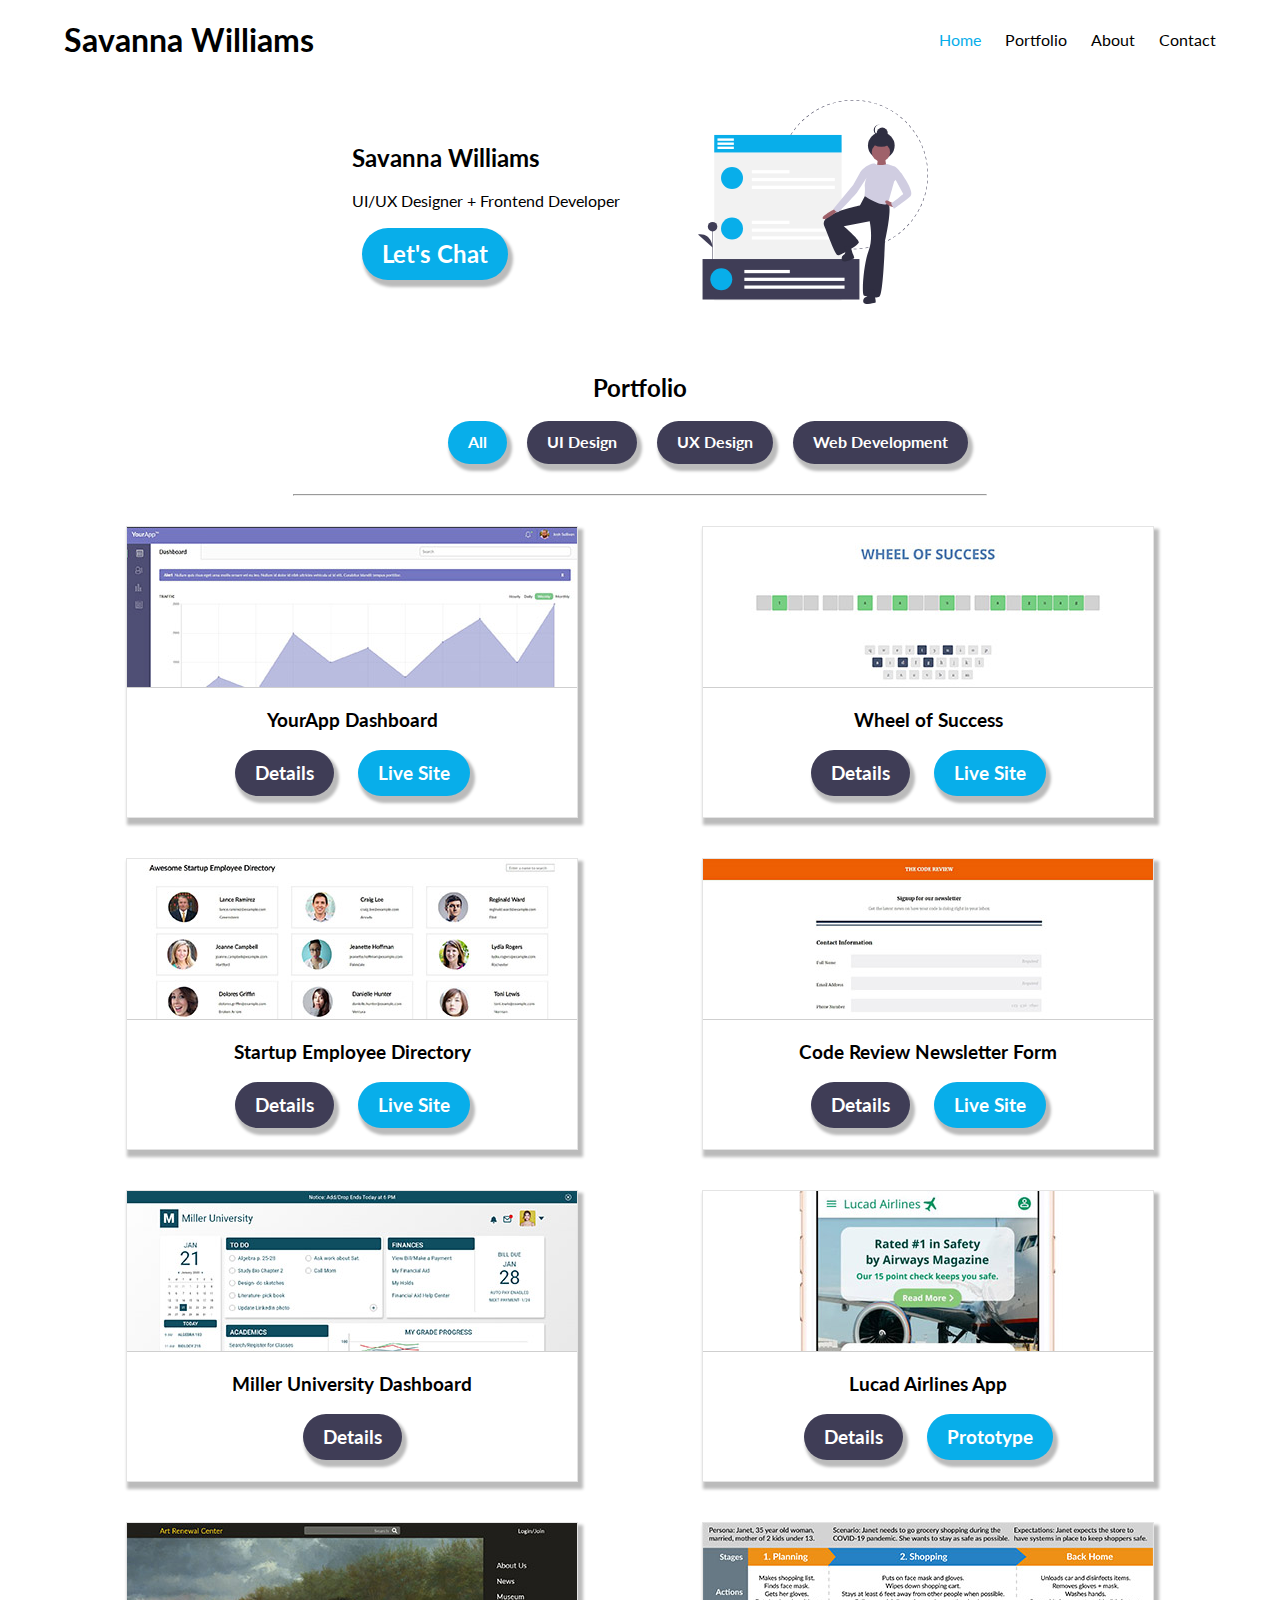
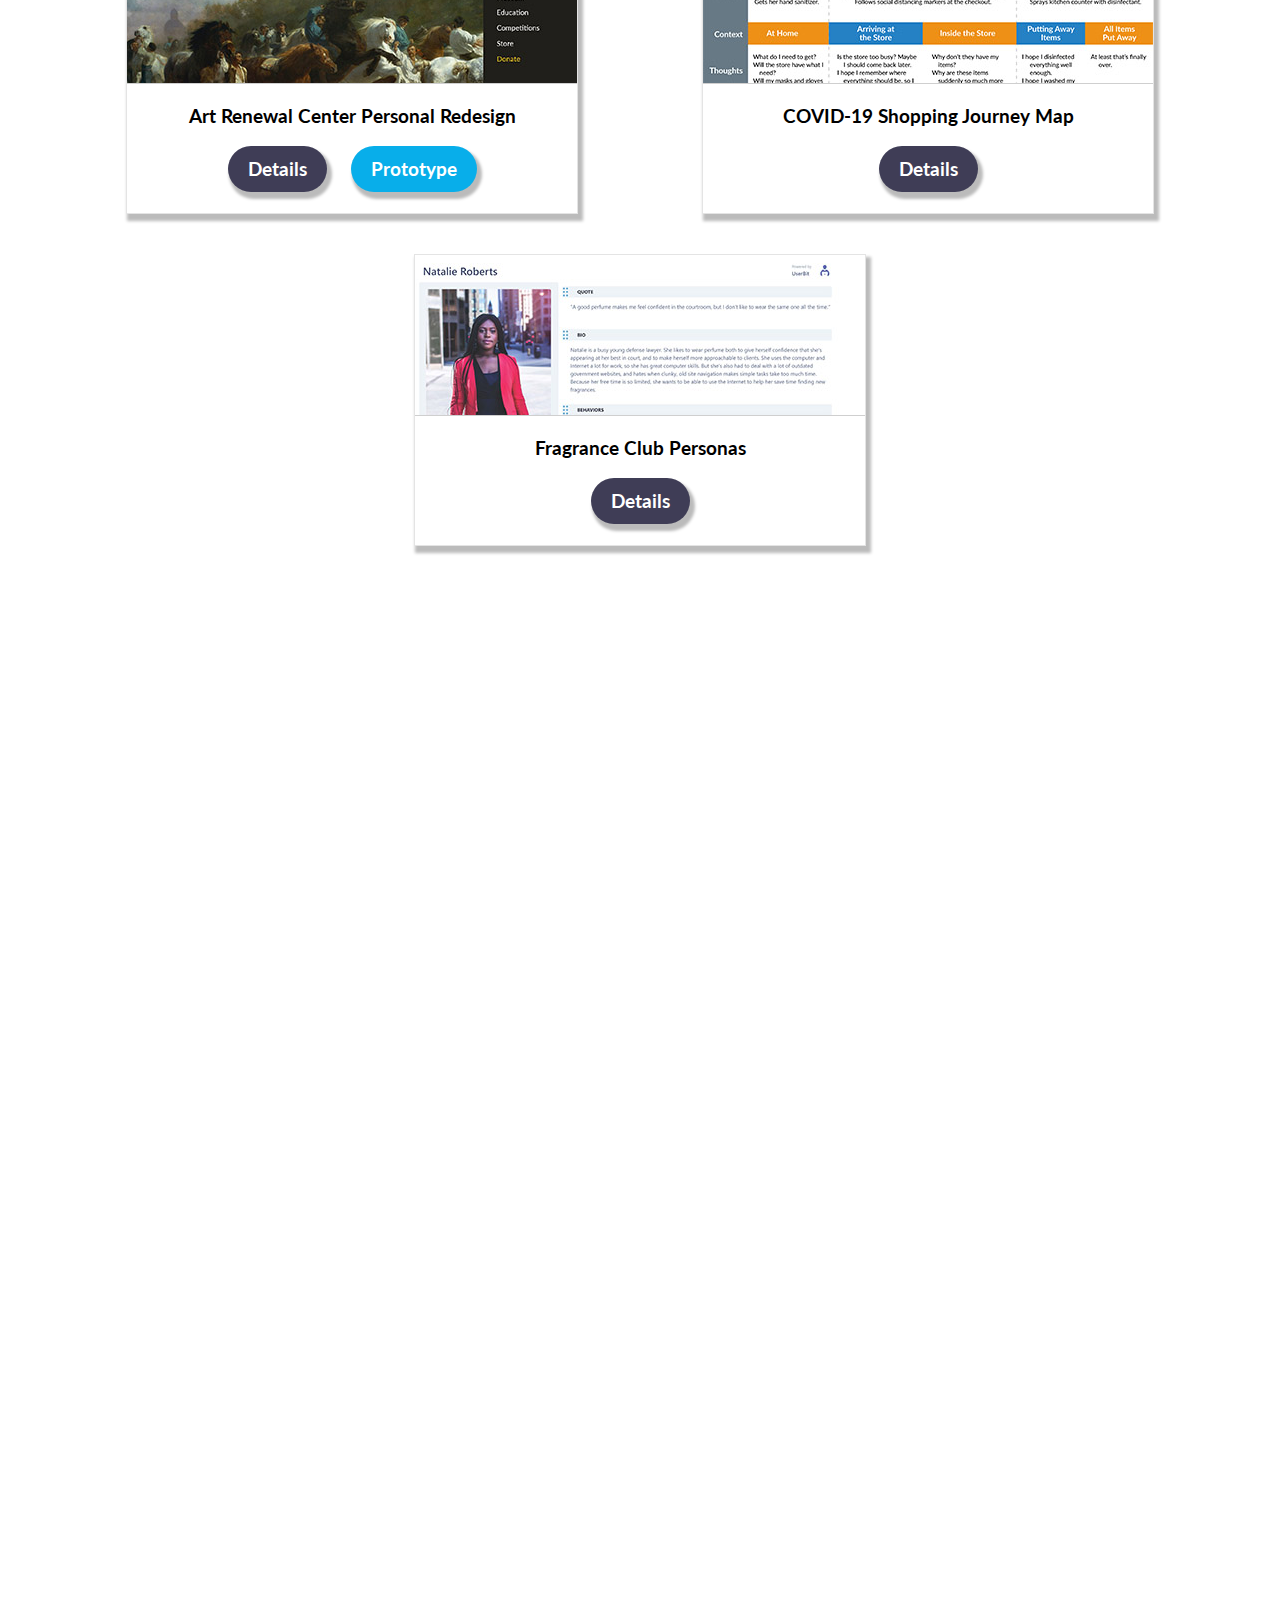
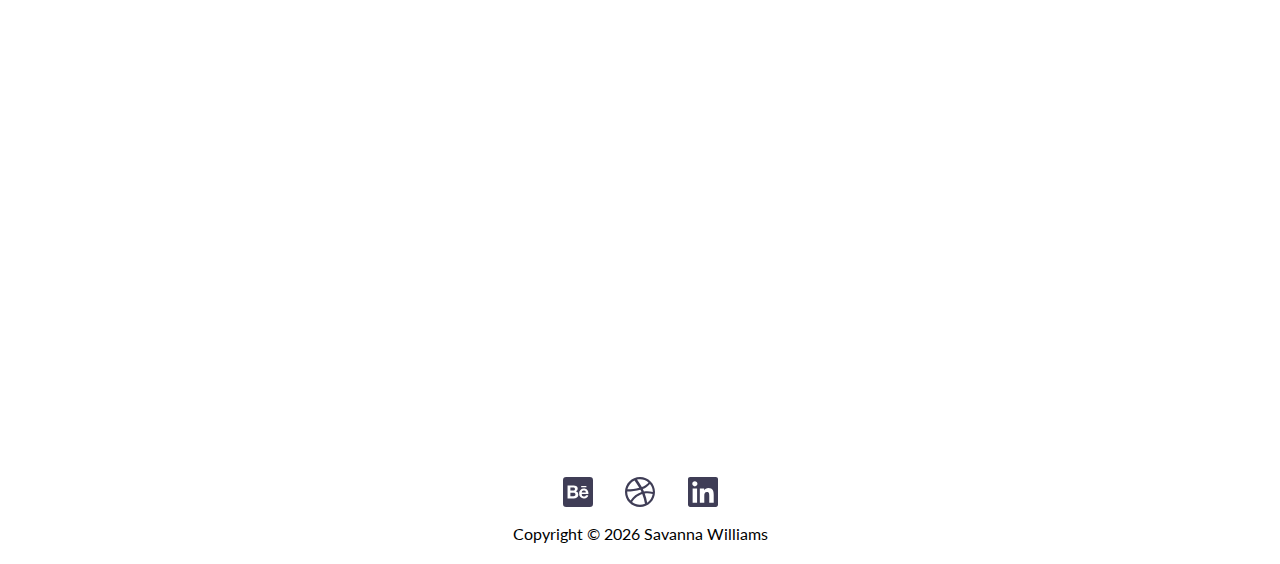
==== index.html @ 873e5fcb "Set up YourApp Dashboard portfolio page and make footer sticky." ====
<!DOCTYPE html>
<html lang="en">
<head>
    <meta charset="UTF-8">
    <meta name="viewport" content="width=device-width, initial-scale=1.0">
    <title>Savanna Williams</title>
    <link href="https://fonts.googleapis.com/css2?family=Lato:wght@400;700&display=swap" rel="stylesheet">
    <link rel="stylesheet" href="css/normalize.css">
    <link rel="stylesheet" href="css/styles.css">
</head>
<body>

    <div class="wrapper">
        <header>
            <h1>Savanna Williams</h1>
            <nav id="navigation">
                <a href="index.html" id="home" class="active-link">Home</a>
                <a href="#portfolio">Portfolio</a>
                <a href="#about">About</a>
                <a href="#contact">Contact</a>
            </nav>
        </header>

        <main>
            <section id="welcome">
                <div>
                    <h2>Savanna Williams</h2>
                    <p>UI/UX Designer + Frontend Developer</p>
                    <a href="#contact" class="button">Let's Chat</a>
                </div>
                <img src="images/undraw_updates.svg" alt="Web design graphic">

            </section>
            <section id="portfolio">
                <h2>Portfolio</h2>
                <div id="portfolio-buttons">
                    <button id="btn-all" class="filter-btns no-transition">All</button>
                    <button id="btn-ui" class="filter-btns">UI Design</button>
                    <button id="btn-ux" class="filter-btns">UX Design</button>
                    <button id="btn-web-dev" class="filter-btns">Web Development</button>
                </div>
                <hr>
                <div class="portfolio-gallery">
                    <!-- YourApp Dashboard -->
                    <div class="portfolio-card" data-type="web-dev">
                        <a href="https://savannawilliams.github.io/techdegree-project-7/" target= "_blank"><img src="images/dashboard-project-thumb.jpg" alt="YouApp Dashboard"></a>
                        <h3>YourApp Dashboard</h3>
                        <a href="yourapp-dashboard.html" target= "_blank" class="portfolio-details-btn">Details</a>
                        <a href="https://savannawilliams.github.io/techdegree-project-7/" target= "_blank" class="portfolio-site-btn">Live Site</a>
                    </div>
                    <!-- Wheel of Success -->
                    <div class="portfolio-card" data-type="web-dev">
                        <a href="https://savannawilliams.github.io/techdegree-project-6/" target= "_blank"><img src="images/wheel-of-success-project-thumb.jpg" alt="Wheel of Success"></a>
                        <h3>Wheel of Success</h3>
                        <a href="wheel-of-success.html" target= "_blank" class="portfolio-details-btn">Details</a>
                        <a href="https://savannawilliams.github.io/techdegree-project-6/" target= "_blank" class="portfolio-site-btn">Live Site</a>
                    </div>
                    <!-- Employee Directory -->
                    <div class="portfolio-card" data-type="web-dev">
                        <a href="https://savannawilliams.github.io/techdegree-project-8/" target= "_blank"><img src="images/startup-employee-directory-thumb.jpg" alt="Startup Employee Directory"></a>
                        <h3>Startup Employee Directory</h3>
                        <a href="startup-employee-directory.html" target= "_blank" class="portfolio-details-btn">Details</a>
                        <a href="https://savannawilliams.github.io/techdegree-project-8/" target= "_blank" class="portfolio-site-btn">Live Site</a>
                    </div>
                    <!-- Code Review Newsletter Form -->
                    <div class="portfolio-card" data-type="web-dev">
                        <a href="https://savannawilliams.github.io/techdegree-project-3/" target= "_blank"><img src="images/code-review-newsletter-form-thumb.jpg" alt="Code Review Newsletter Form"></a>
                        <h3>Code Review Newsletter Form</h3>
                        <a href="code-review-newsletter-form.html" target= "_blank" class="portfolio-details-btn">Details</a>
                        <a href="https://savannawilliams.github.io/techdegree-project-3/" target= "_blank" class="portfolio-site-btn">Live Site</a>
                    </div>
                    <!-- Miller University Dashboard -->
                    <div class="portfolio-card" data-type="ui">
                        <a href="miller-university-dashboard.html" target= "_blank"><img src="images/miller-university-dashboard-thumb.jpg" alt="Miller University Dashboard"></a>
                        <h3>Miller University Dashboard</h3>
                        <a href="miller-university-dashboard.html" target= "_blank" class="portfolio-details-btn">Details</a>
                    </div>
                    <!-- Lucad Airlines App -->
                    <div class="portfolio-card" data-type="ui">
                        <a href="https://www.figma.com/proto/YIJbcius51uv45zpWmz0Fw/LucadAirlines?node-id=1%3A2&scaling=scale-down" target= "_blank"><img src="images/lucad-airlines-app-thumb.jpg" alt="Lucad Airlines App"></a>
                        <h3>Lucad Airlines App</h3>
                        <a href="lucad-airlines-app.html" target= "_blank" class="portfolio-details-btn">Details</a>
                        <a href="https://www.figma.com/proto/YIJbcius51uv45zpWmz0Fw/LucadAirlines?node-id=1%3A2&scaling=scale-down" target= "_blank" class="portfolio-site-btn">Prototype</a>
                    </div>
                     <!-- ARC Redesign -->
                     <div class="portfolio-card" data-type="ui">
                        <a href="https://xd.adobe.com/view/4cd466b1-a6d5-4e39-4f0a-6cfe6b51cad3-3ae5/" target= "_blank"><img src="images/art-renewal-center-redesign-thumb.jpg" alt="Lucad Airlines App"></a>
                        <h3>Art Renewal Center Personal Redesign</h3>
                        <a href="art-renewal-center-redesign.html" target= "_blank" class="portfolio-details-btn">Details</a>
                        <a href="https://xd.adobe.com/view/4cd466b1-a6d5-4e39-4f0a-6cfe6b51cad3-3ae5/" target= "_blank" class="portfolio-site-btn">Prototype</a>
                    </div>
                    <!-- COVID-19 Shopping Journey Map -->
                    <div class="portfolio-card" data-type="ux">
                        <a href="covid19-shopping-journey-map.html" target= "_blank"><img src="images/covid19-shopping-journey-map-thumb.jpg" alt="COVID-19 Shopping Journey Map"></a>
                        <h3>COVID-19 Shopping Journey Map</h3>
                        <a href="covid19-shopping-journey-map.html" target= "_blank" class="portfolio-details-btn">Details</a>
                    </div>
                    <!-- Fragrance CLub Personas -->
                    <div class="portfolio-card" data-type="ux">
                        <a href="fragrance-club-personas.html" target= "_blank"><img src="images/persona-fragrance-1-natalie-roberts-thumb.jpg" alt="Fragrance Club Personas"></a>
                        <h3>Fragrance Club Personas</h3>
                        <a href="fragrance-club-personas.html" target= "_blank" class="portfolio-details-btn">Details</a>
                    </div>
                </div>
            </section>
            <section id="about">
                <div id="education" class="fade-in">
                    <h2>About Me</h2>
                    <hr>
                    <p class="about-para">I am a ui/ux designer and frontend web developer. I have experience designing interfaces for websites and apps, and am skilled at building responsive websites with JavaScript ES6 interactivity.</p>
                    <h3>Education</h3>
                    <p class="about-para bold">Bachelor of Science in Design for User Experience</p>
                    <p class="about-para">Lesley University- Expected Graduation Fall 2021</p>
                    <br>
                    <p class="about-para bold">Front End Web Development Techdegree</p>
                    <p class="about-para">Treehouse- Expected Graduation September 2020</p>
                    <br>
                    <p class="about-para bold">Full Stack Web Development Career Track Certificate of Completion</p>
                    <p class="about-para">Codecademy- June 2020</p>
                </div>
                <div id="skill-gallery" class="fade-in">
                    <div class="skill-card">
                        <h3>UI/UX Skills</h3>
                        <div class="bar">
                            <div class="bar-skill bar-mockups">
                                <p>Mockups and Prototypes</p>
                            </div>
                        </div>
                        <div class="bar">
                            <div class="bar-skill bar-usability-tests">
                                <p>Usability Tests</p>
                            </div>
                        </div>
                        <div class="bar">
                            <div class="bar-skill bar-personas">
                                <p>Personas</p>
                            </div>
                        </div>
                        <div class="bar">
                            <div class="bar-skill bar-journey-maps">
                                <p>Journey Maps</p>
                            </div>
                        </div>
                        <div class="bar">
                            <div class="bar-skill bar-empathy-maps">
                                <p>Empathy Maps</p>
                            </div>
                        </div>
                    </div> 
                
                    <div class="skill-card">
                        <h3>Web Developoment Skills</h3>
                        <div class="bar">
                            <div class="bar-skill bar-html">
                                <p>HTML</p>
                            </div>
                        </div>
                        <div class="bar">
                            <div class="bar-skill bar-css">
                                <p>CSS</p>
                            </div>
                        </div>
                        <div class="bar">
                            <div class="bar-skill bar-javascript">
                                <p>Javascript</p>
                            </div>
                        </div>
                        <div class="bar">
                            <div class="bar-skill bar-bootstrap">
                                <p>Bootstrap</p>
                            </div>
                        </div>
                        <div class="bar">
                            <div class="bar-skill bar-git">
                                <p>Git and GitHub</p>
                            </div>
                        </div>
                    </div>
                </div>
            </section>
            <section id="contact"class="fade-in">
                <h2>Contact</h2>
                <hr>
                <p>I'm currently available for remote internship opportunities and would love to discuss how I can help on your team's projects!</p>
                <a href="mailto:swilliams090@gmail.com" class="button">Email Me</a>
            
            </section>
            
        </main>

        <footer id="footer">
            <div class="social-icons">
                <a href="https://www.behance.net/SavannaWilliams"><img src="images/icon-behance.svg" alt="Behance"></a>
                <a href="https://dribbble.com/SavannaW"><img src="images/icon-dribble.svg" alt="Dribble"></a>
                <a href="https://www.linkedin.com/in/savannawilliams/"><img src="images/icon-linkedin.svg" alt="LinkedIn"></a>
            </div>
            <!-- Javascript dynamically inserts this text -->
        </footer>
    </div>
    
    <script src="js/app.js"></script>
</body>
</html>
---- css/styles.css ----
/* ================================= 
  Base Styles
==================================== */
:root {
  --blue: #08aeea;
  --grey: #bbb;
  --dark-grey: #3f3d56;
}

/* HTML height set for flex sticky footer */
html {
  height: 100%;
}

body {
    font-family: 'Lato', sans-serif;
    margin-top: 80px; /* To accomodate sticky header */
    display: flex;
    flex-direction: column;
    height: calc(100vh - 80px); /* Have to subtract sticky header margin from height to appropriately place sticky footer. */

}

.wrapper {
    width: 90%;
    margin: 20px auto;
    flex: 1 0 auto;

}

nav a {
    text-decoration: none;
    color: initial;
    margin-left: 20px;
}

nav a:hover {
  color: var(--blue);
}

.portfolio-card a img {
  width: 450px;
  height: 160px;
  object-fit: contain;
  border-bottom: 1px solid rgba(187, 187, 187, .7);
}

.button,
.portfolio-details-btn,
.portfolio-site-btn {
  display: inline-block;
  color: #fff;
  padding: 12px 20px;
  border-radius: 50px;
  text-decoration: none;
  font-weight: 700;
  font-size: 1.2rem;
  margin: 0 10px 0 10px;
  box-shadow: 3px 5px 3px 2px var(--grey);
  transition: background-color .4s ease-in, transform .4s ease-in;
}

.button {
  font-size: 1.5rem;
}

.button,
.portfolio-site-btn {
  background-color: var(--blue); 
}

.portfolio-details-btn {
  background-color: var(--dark-grey);
}

.filter-btns {
  display: inline-block;
  white-space: nowrap;
  text-decoration: none;
  background-color: var(--dark-grey);
  color: #fff;
  padding: 12px 20px;
  border: 0;
  border-radius: 50px;
  text-decoration: none;
  font-weight: 700;
  margin: 0 10px 0 10px;
  box-shadow: 3px 5px 3px 2px var(--grey);
  transition: background-color .4s ease-in, transform .4s ease-in;
  cursor: pointer;
}

.button:hover,
.portfolio-site-btn:hover {
  background-color: #0294c9;
  transform: scale(.9);
}

.filter-btns:hover,
.portfolio-details-btn:hover {
  background-color: #15141c;
  transform: scale(.9);
}

.filter-btns:focus {
  outline: 0;
  background-color: var(--blue); 
}

.no-transition {
  transition: none !important;
}

#portfolio h2,
#about h2,
#contact h2 {
    text-align: center;
}

p {
  line-height: 1.3rem;
}

.bold {
  font-weight: 700;
}

.active-link {
  color: var(--blue);
}

/* ================================= 
  Layout Styles
==================================== */

header {
    display: flex;
    flex-flow: row nowrap;
    justify-content: space-between;
    align-items: center;
    /* Make sticky header. Top, left, right required to give flexbox space. */
    position: fixed;
    top: 0;
    left: 0;
    right: 0;
    width: 90%;
    height: 80px;
    margin: 0 auto;
    background-color: #fff;
}

#welcome {
    display: flex;
    flex-flow: row wrap;
    justify-content: space-between;
    align-items: center;
    width: 50%;
    margin: 0 auto;
    margin-bottom: 70px;
}

#welcome img {
    width: 40%;
}

#portfolio {
  margin-bottom: 50px;
}

hr {
  width: 60%;
  margin: 0 auto;
  margin-bottom: 30px;
}

.portfolio-gallery {
    display: flex;
    flex-flow: row wrap;
    justify-content: space-around;
    align-items: center;
}

#portfolio-buttons {
    width: 35%;
    display: flex;
    flex-flow: row nowrap;
    justify-content: space-between;
    align-items: center;
    margin: 0 auto 30px auto;
}

.portfolio-card {
    width: 450px;
    height: 260px;
    border: 1px solid rgba(187, 187, 187, .4);
    box-shadow: 3px 5px 3px 2px var(--grey);
    margin: auto 10px 40px 10px;
    padding-bottom: 30px;
    text-align: center;
}

#about {
    width: 60%;
    margin: 0 auto 50px auto;
    text-align: center;
}

#education {
  margin-bottom: 50px;
}

.about-para {
  width: 60%;
  margin: 0 auto;
}

#skill-gallery {
    display: flex;
    flex-flow: row wrap;
    justify-content: space-between;
    align-items: flex-start;
}

.skill-card {
    padding: 20px 40px 40px;
    max-width: 400px;
    text-align: left;
    border: 2px solid rgba(187, 187, 187, 1);
    box-shadow: 3px 5px 3px 2px var(--grey);

    border-radius: 6px;
}

#contact {
    width: 60%;
    display: flex;
    flex-flow: column nowrap;
    align-items: center;
    margin: 0 auto 50px auto;
}

#contact p {
  width: 50%;
  text-align: center;
  margin: 0 auto 20px auto;
}

#contact .button {
  margin-bottom: 40px;
}

.social-icons {
  max-width: 175px;
  display: flex;
  flex-flow: row nowrap;
  align-items: center;
  justify-content: space-between;
  margin: 0 auto 15px auto;
}

.social-icons img {
  width: 30px;
  margin: 0 10px 0 10px;
}

footer {
    margin: 0 auto 20px auto;
    text-align: center;
    flex-shrink: 0;
}

/* ================================= 
  Bar Styles
==================================== */
.bar {
    background-color: lightgray;
    border-radius: 20px;
    width: 350px;
    display: block;
    margin: auto;
  }
  
  .bar-skill{
    background-color: var(--blue);
    height: 24px;
    border-radius: 20px;
  }
  
  .bar p {
    padding-left: 10px;
    color: white;
  }
  
  /* UI/UX Skill Bars */
  
  .bar-mockups {
    width: 100%;
  }
  .bar-usability-tests {
    width: 85%;
  
  }
  .bar-personas {
    width: 70%;
  
  }
  .bar-journey-maps {
    width: 70%;
  }
  
  .bar-empathy-maps {
    width: 70%;
  }

  /* Web Development Skill Bars */
  .bar-html {
    width: 100%;
  }
  .bar-css {
    width: 100%;
  }
  .bar-javascript {
    width: 75%;
  }
  .bar-bootstrap {
    width: 65%;
  }

  .bar-git {
    width: 100%;
  }
  
  .bar p {
    padding-left: 10px;
    color: white;
    line-height: 1.5rem;
  }

  /* ================================= 
  DIY Scrollspy Animation Styles
==================================== */

.fade-in {
  opacity: 0;
  visibility: hidden;
  transition: opacity 0.6s ease-out;
  will-change: opacity, visibility;
}

.fade-in.is-visible {
  opacity: 1;
  visibility: visible;
}

  /* ================================= 
  Portfolio Detail Page Styles
==================================== */

.portfolio-main {
  width: 90%;
  margin: 0 auto;
}

.portfolio-title {
  margin-bottom: 40px;
}

.portfolio-title::after {
  content: '';
  height: 2px;
  width: 12rem;
  background: var(--blue);
  display: inline-block;
  margin-left: 20px;
}

.portfolio-content {
  display: flex;
  flex-flow: row nowrap;
  align-items: center;
  justify-content: space-around;
  margin: 0 auto 80px auto;
  width: 90%;
}

.portfolio-img {
  width: 90%;
  margin-right: 0;
}

.back-to-portfolio {
  display: block;
  margin-top: 40px;
  color: var(--dark-grey);
}

.back-to-portfolio:hover {
  color: var(--blue);
}
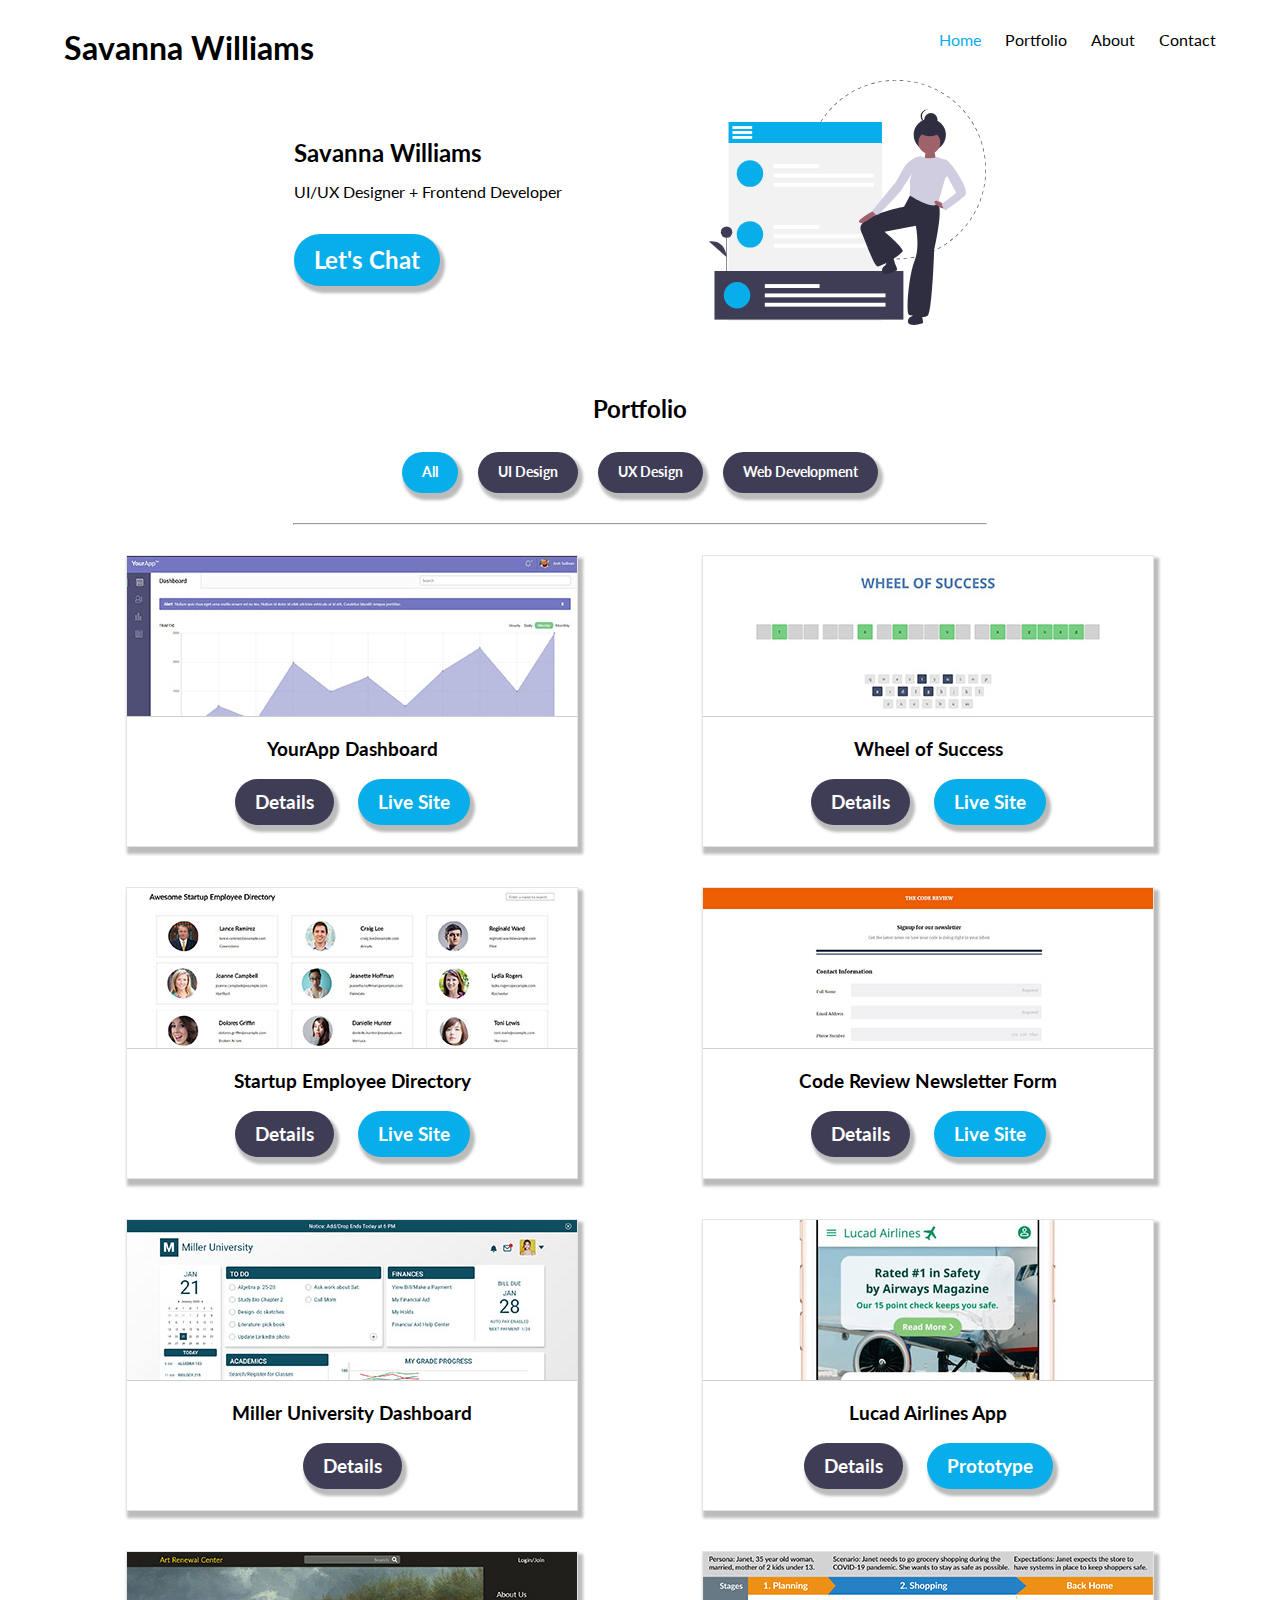
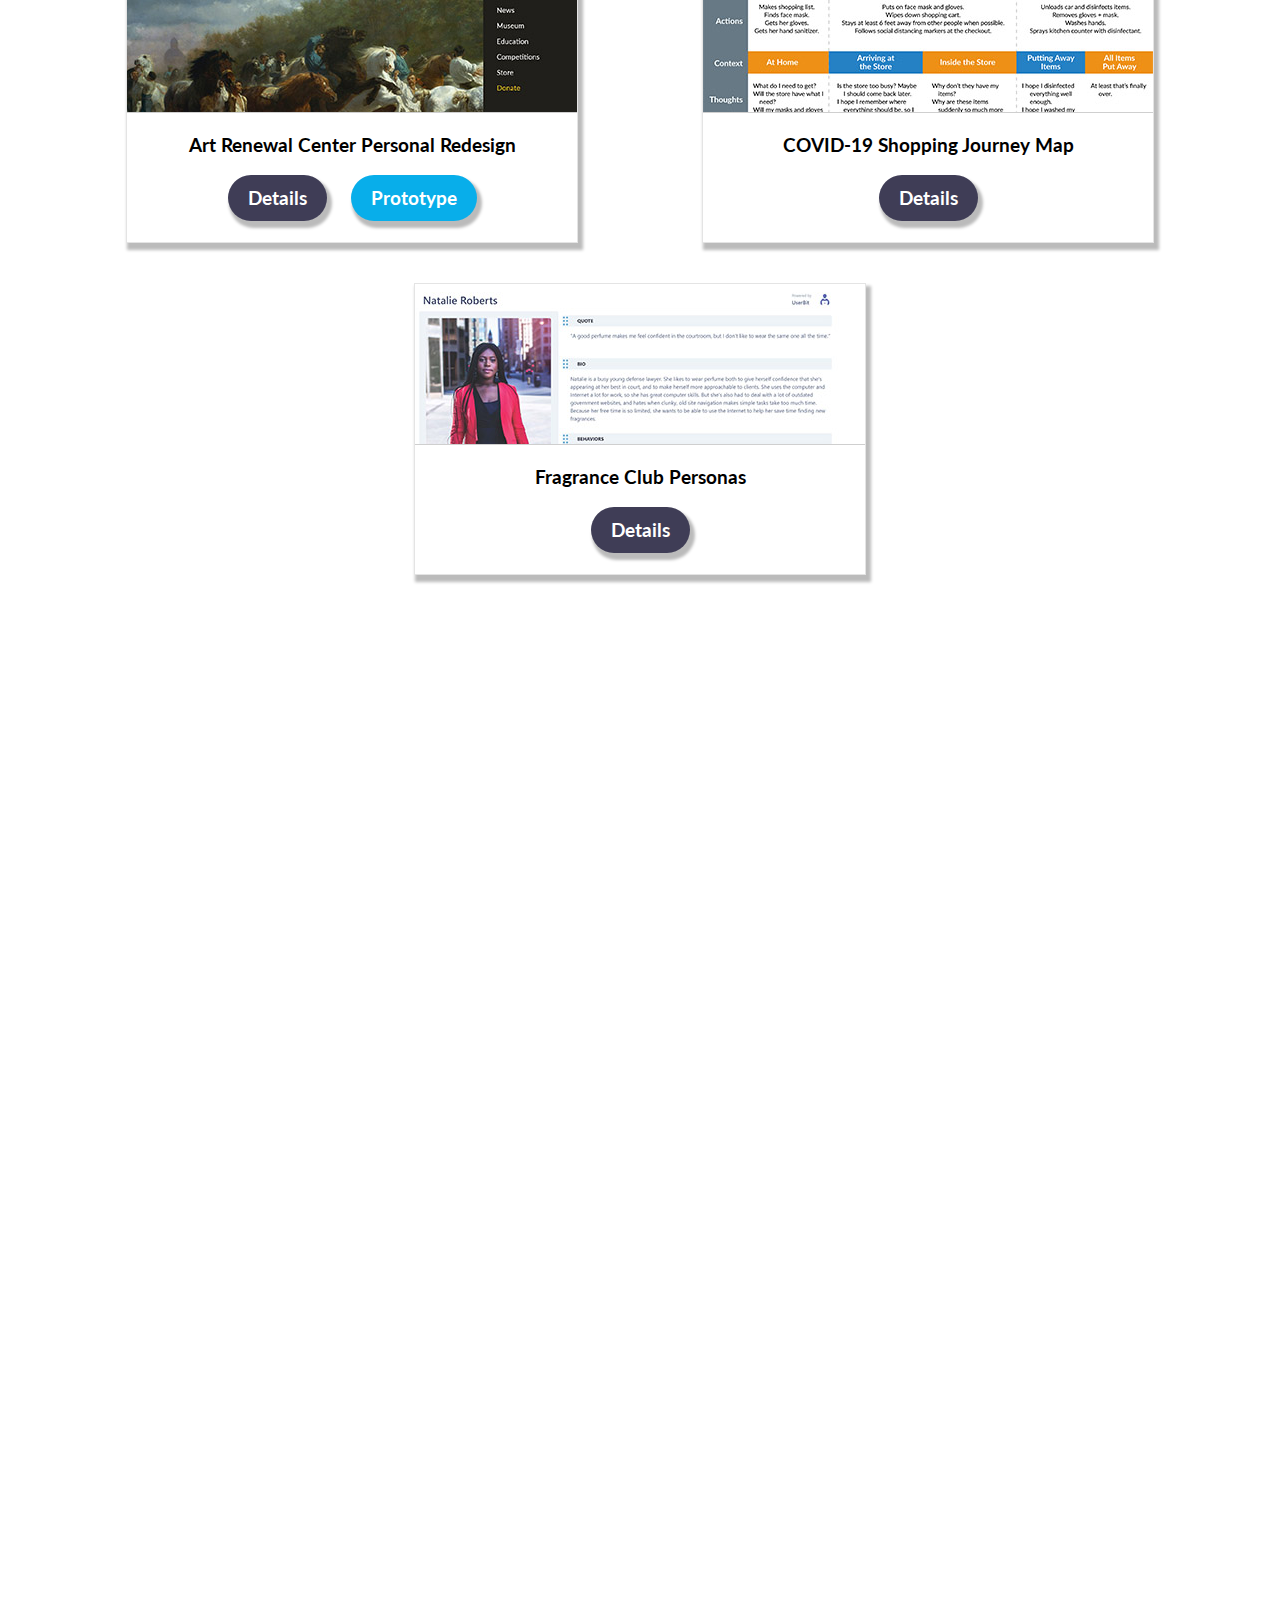
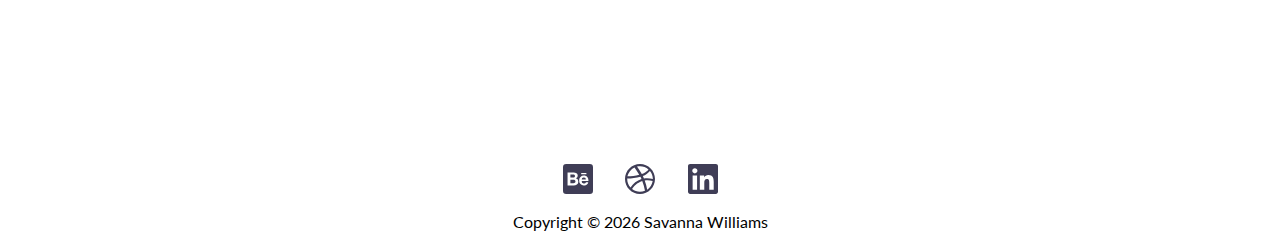
==== commit 3be1f6f1: "Finish media query adjustments." ====
--- a/index.html
+++ b/index.html
@@ -107,7 +107,7 @@
                 <div id="education" class="fade-in">
                     <h2>About Me</h2>
                     <hr>
-                    <p class="about-para">I am a ui/ux designer and frontend web developer. I have experience designing interfaces for websites and apps, and am skilled at building responsive websites with JavaScript ES6 interactivity.</p>
+                    <p class="about-para">I am a UI/UX designer and frontend web developer. I have experience designing interfaces for websites and apps, and am skilled at building responsive websites with JavaScript ES6 interactivity.</p>
                     <h3>Education</h3>
                     <p class="about-para bold">Bachelor of Science in Design for User Experience</p>
                     <p class="about-para">Lesley University- Expected Graduation Fall 2021</p>
@@ -149,7 +149,7 @@
                     </div> 
                 
                     <div class="skill-card">
-                        <h3>Web Developoment Skills</h3>
+                        <h3>Web Development Skills</h3>
                         <div class="bar">
                             <div class="bar-skill bar-html">
                                 <p>HTML</p>
--- a/css/styles.css
+++ b/css/styles.css
@@ -14,35 +14,34 @@
 
 body {
     font-family: 'Lato', sans-serif;
-    margin-top: 80px; /* To accomodate sticky header */
+    margin-top: 100px; /* To accomodate sticky header */
     display: flex;
     flex-direction: column;
-    height: calc(100vh - 80px); /* Have to subtract sticky header margin from height to appropriately place sticky footer. */
-
+    height: calc(100vh - 90px); /* Have to subtract sticky header margin from height to appropriately place sticky footer. */
 }
 
 .wrapper {
     width: 90%;
-    margin: 20px auto;
+    margin: 0 auto;
     flex: 1 0 auto;
-
+}
+
+header h1 {
+  margin-bottom: 5px;
 }
 
 nav a {
     text-decoration: none;
     color: initial;
-    margin-left: 20px;
+    font-size: .9rem;
+}
+
+nav a:not(:first-of-type) {
+  margin-left: 20px;
 }
 
 nav a:hover {
   color: var(--blue);
-}
-
-.portfolio-card a img {
-  width: 450px;
-  height: 160px;
-  object-fit: contain;
-  border-bottom: 1px solid rgba(187, 187, 187, .7);
 }
 
 .button,
@@ -54,14 +53,22 @@
   border-radius: 50px;
   text-decoration: none;
   font-weight: 700;
-  font-size: 1.2rem;
   margin: 0 10px 0 10px;
   box-shadow: 3px 5px 3px 2px var(--grey);
   transition: background-color .4s ease-in, transform .4s ease-in;
 }
 
 .button {
-  font-size: 1.5rem;
+  font-size: 1.1rem;
+}
+
+.portfolio-details-btn,
+.portfolio-site-btn {
+  font-size: 1rem;
+}
+
+.portfolio-details-btn {
+  margin-bottom: 15px;
 }
 
 .button,
@@ -135,7 +142,7 @@
 
 header {
     display: flex;
-    flex-flow: row nowrap;
+    flex-flow: column nowrap;
     justify-content: space-between;
     align-items: center;
     /* Make sticky header. Top, left, right required to give flexbox space. */
@@ -146,25 +153,35 @@
     width: 90%;
     height: 80px;
     margin: 0 auto;
+    padding-bottom: 10px;
     background-color: #fff;
+    z-index: 2;
 }
 
 #welcome {
     display: flex;
-    flex-flow: row wrap;
+    flex-flow: row nowrap;
     justify-content: space-between;
     align-items: center;
-    width: 50%;
+    width: 90%;
     margin: 0 auto;
     margin-bottom: 70px;
 }
 
+#welcome h2 {
+  display: none;
+}
+
 #welcome img {
     width: 40%;
 }
 
 #portfolio {
   margin-bottom: 50px;
+  display: flex;
+  flex-flow: column nowrap;
+  align-items: center;
+
 }
 
 hr {
@@ -175,23 +192,27 @@
 
 .portfolio-gallery {
     display: flex;
-    flex-flow: row wrap;
+    flex-flow: column wrap;
     justify-content: space-around;
     align-items: center;
 }
 
 #portfolio-buttons {
-    width: 35%;
-    display: flex;
-    flex-flow: row nowrap;
+    display: flex;
+    flex-flow: column nowrap;
     justify-content: space-between;
     align-items: center;
-    margin: 0 auto 30px auto;
+    margin-bottom: 30px;
+}
+
+#portfolio-buttons button {
+  margin-top: 10px;
+  font-size: .9rem;
 }
 
 .portfolio-card {
-    width: 450px;
-    height: 260px;
+    width: 250px;
+    height: 210px;
     border: 1px solid rgba(187, 187, 187, .4);
     box-shadow: 3px 5px 3px 2px var(--grey);
     margin: auto 10px 40px 10px;
@@ -199,8 +220,15 @@
     text-align: center;
 }
 
+.portfolio-card a img {
+  width: 250px;
+  height: 90px;
+  object-fit: contain;
+  border-bottom: 1px solid rgba(187, 187, 187, .7);
+}
+
+
 #about {
-    width: 60%;
     margin: 0 auto 50px auto;
     text-align: center;
 }
@@ -216,23 +244,28 @@
 
 #skill-gallery {
     display: flex;
-    flex-flow: row wrap;
+    flex-flow: column wrap;
     justify-content: space-between;
-    align-items: flex-start;
+    align-items: center;
+    margin: 0 auto;
 }
 
 .skill-card {
-    padding: 20px 40px 40px;
-    max-width: 400px;
+    padding: 30px 20px;
+    width: 225px;
     text-align: left;
     border: 2px solid rgba(187, 187, 187, 1);
     box-shadow: 3px 5px 3px 2px var(--grey);
-
     border-radius: 6px;
+    margin: 0 auto 20px auto;
+}
+
+.skill-card h3 {
+  margin-top: 0;
 }
 
 #contact {
-    width: 60%;
+    width: 90%;
     display: flex;
     flex-flow: column nowrap;
     align-items: center;
@@ -240,7 +273,7 @@
 }
 
 #contact p {
-  width: 50%;
+  width: 90%;
   text-align: center;
   margin: 0 auto 20px auto;
 }
@@ -275,7 +308,7 @@
 .bar {
     background-color: lightgray;
     border-radius: 20px;
-    width: 350px;
+    width: 90%;
     display: block;
     margin: auto;
   }
@@ -357,26 +390,17 @@
 ==================================== */
 
 .portfolio-main {
-  width: 90%;
   margin: 0 auto;
 }
 
 .portfolio-title {
   margin-bottom: 40px;
-}
-
-.portfolio-title::after {
-  content: '';
-  height: 2px;
-  width: 12rem;
-  background: var(--blue);
-  display: inline-block;
-  margin-left: 20px;
+  text-align: center;
 }
 
 .portfolio-content {
   display: flex;
-  flex-flow: row nowrap;
+  flex-flow: column nowrap;
   align-items: center;
   justify-content: space-around;
   margin: 0 auto 80px auto;
@@ -384,16 +408,206 @@
 }
 
 .portfolio-img {
-  width: 90%;
-  margin-right: 0;
+  width: 100%;
+  margin-bottom: 15px;
+}
+
+.portfolio-text {
+  display: flex;
+  flex-flow: column nowrap;
+  align-items: center;
+  justify-content: space-around;
+}
+
+.portfolio-text h3 {
+  margin-bottom: 0;
+}
+
+.portfolio-text .portfolio-site-btn {
+  margin-top: 20px;
 }
 
 .back-to-portfolio {
   display: block;
-  margin-top: 40px;
+  margin-top: 20px;
   color: var(--dark-grey);
 }
 
 .back-to-portfolio:hover {
   color: var(--blue);
+}
+
+/* ================================= 
+  Media Queries
+==================================== */
+
+/* == Tablet media query == */
+@media only screen and (min-width: 768px) {
+
+  body {
+    /* Adjustments for smaller header height with no padding bottom */
+    margin-top: 80px;
+    height: calc(100vh - 80px);
+  }
+
+  .button {
+    font-size: 1.5rem;
+  }
+
+  header {
+    flex-flow: row nowrap;
+    padding-bottom: 0;
+  }
+
+  nav a {
+    font-size: 1rem;
+  }
+
+  #welcome {
+    flex-flow: row wrap;
+    width: 90%;
+    margin: 0 auto;
+    margin-bottom: 70px;
+  }
+
+  #welcome h2 {
+    display: inline-block;
+    margin-bottom: 0;
+  }
+
+  #welcome .button {
+    margin: 15px auto 0 auto;
+  }
+
+  #portfolio-buttons {
+    display: flex;
+    flex-flow: row nowrap;
+    justify-content: space-around;
+    align-items: center;
+    margin-bottom: 30px;
+}
+
+  .portfolio-gallery {
+    flex-flow: row wrap;
+  }
+
+  .portfolio-card {
+    width: 320px;
+    height: 210px;
+  }
+
+  .portfolio-card a img {
+    width: 320px;
+    height: 110px;
+    object-fit: contain;
+    border-bottom: 1px solid rgba(187, 187, 187, .7);
+  }
+
+  .portfolio-details-btn {
+    margin-bottom: 0;
+  }
+
+  .portfolio-details-btn,
+  .portfolio-site-btn {
+    font-size: 1.2rem;
+  }
+
+  #skill-gallery {
+    flex-flow: row nowrap;
+    width: 90%;
+  }
+
+  .skill-card {
+    width: 35%;
+    height: 250px;
+    padding: 20px 30px;
+    margin: 0 auto;
+  }
+
+
+  #contact {
+    width: 60%;
+  }
+
+  #contact p {
+    width: 50%;
+  }
+
+  /* Portfolio page styles */
+  .portfolio-title {
+    text-align: left;
+  }
+
+  .portfolio-title::after {
+    content: '';
+    height: 2px;
+    width: 12rem;
+    background: var(--blue);
+    display: inline-block;
+    margin-left: 20px;
+  }
+}
+
+/* == Desktop media query == */
+@media only screen and (min-width: 1024px) {
+  #welcome {
+    width: 60%;
+    margin-bottom: 50px;
+  }
+
+  .portfolio-card {
+    width: 450px;
+    height: 260px;
+  }
+  
+  .portfolio-card a img {
+    width: 450px;
+    height: 160px;
+    object-fit: contain;
+    border-bottom: 1px solid rgba(187, 187, 187, .7);
+  }
+  
+  #skill-gallery {
+    flex-flow: row wrap;
+    width: 60%;
+  }
+
+  .skill-card {
+    margin: 0 auto 20px auto;
+  }
+
+
+  /* Portfolio page styles */
+  .portfolio-content {
+    display: flex;
+    flex-flow: row nowrap;
+    align-items: flex-start;
+    justify-content: space-around;
+    margin: 0 auto 80px auto;
+    width: 90%;
+  }
+
+  .portfolio-img {
+    width: 90%;
+    margin-right: 0;
+    margin-left: 0;
+  }
+
+  .portfolio-text {
+    align-items: flex-start;
+  }
+
+  .portfolio-text h3:first-of-type {
+    margin-top: 0;
+  }
+
+  .portfolio-text ul {
+    padding-left: 20px;
+  }
+
+  .back-to-portfolio {
+    margin-top: 40px;
+  }
+
+  
 }